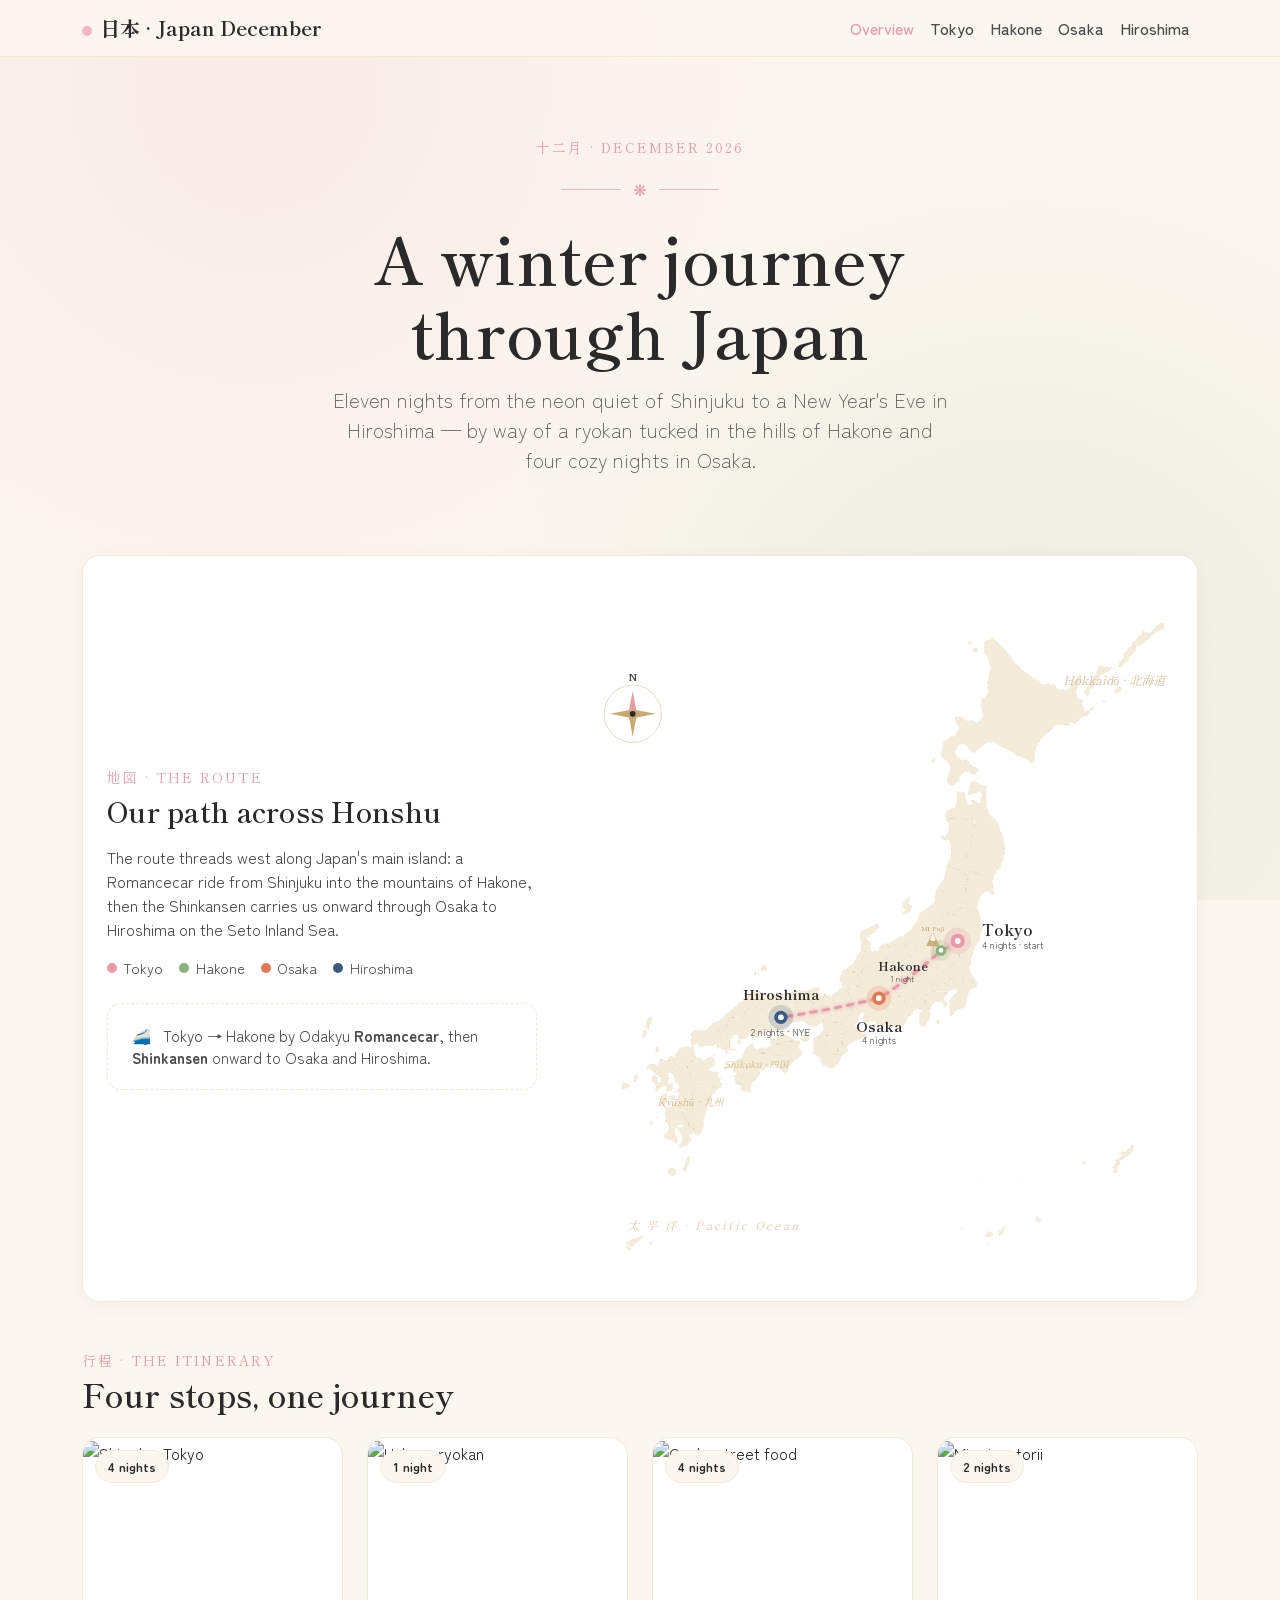
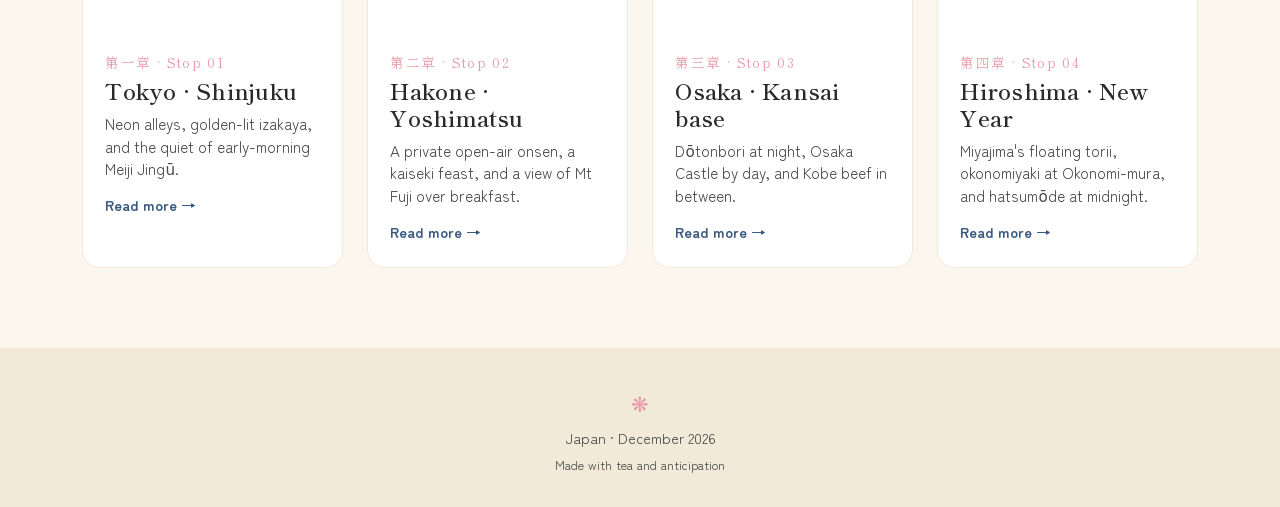
==== index.html @ 942a7492 "add favicon" ====
<!DOCTYPE html>
<html lang="en">
<head>
  <meta charset="UTF-8">
  <meta name="viewport" content="width=device-width, initial-scale=1.0">
  <title>Japan · December Trip</title>
  <link href="https://cdn.jsdelivr.net/npm/bootstrap@5.3.2/dist/css/bootstrap.min.css" rel="stylesheet">
  <link href="https://fonts.googleapis.com/css2?family=Shippori+Mincho:wght@500;600;700&family=Zen+Maru+Gothic:wght@400;500;700&display=swap" rel="stylesheet">
  <link href="styles.css" rel="stylesheet">
  <link rel="icon" type="image/svg+xml" href="favicon.svg">
</head>
<body>

  <!-- Falling petals -->
  <div class="petal"></div>
  <div class="petal"></div>
  <div class="petal"></div>
  <div class="petal"></div>
  <div class="petal"></div>
  <div class="petal"></div>

  <!-- Navbar -->
  <nav class="navbar navbar-expand-lg navbar-jp sticky-top">
    <div class="container">
      <a class="navbar-brand" href="index.html"><span class="brand-dot d-inline-block"></span>日本 · Japan December</a>
      <button class="navbar-toggler" type="button" data-bs-toggle="collapse" data-bs-target="#nav">
        <span class="navbar-toggler-icon"></span>
      </button>
      <div class="collapse navbar-collapse" id="nav">
        <ul class="navbar-nav ms-auto">
          <li class="nav-item"><a class="nav-link active" href="index.html">Overview</a></li>
          <li class="nav-item"><a class="nav-link" href="tokyo.html">Tokyo</a></li>
          <li class="nav-item"><a class="nav-link" href="hakone.html">Hakone</a></li>
          <li class="nav-item"><a class="nav-link" href="osaka.html">Osaka</a></li>
          <li class="nav-item"><a class="nav-link" href="hiroshima.html">Hiroshima</a></li>
        </ul>
      </div>
    </div>
  </nav>

  <!-- Hero -->
  <section class="hero container text-center position-relative">
    <div class="jp-label">十二月 · DECEMBER 2026</div>
    <div class="tori-divider d-flex align-items-center justify-content-center">❋</div>
    <h1>A winter journey<br>through Japan</h1>
    <p class="lead mt-3 mx-auto text-sumi" style="max-width: 620px;">
      Eleven nights from the neon quiet of Shinjuku to a New Year's Eve
      in Hiroshima — by way of a ryokan tucked in the hills of Hakone
      and four cozy nights in Osaka.
    </p>
  </section>

  <!-- Map -->
  <section class="container mb-5">
    <div class="map-card">
      <div class="row g-4 align-items-center">
        <div class="col-lg-5 order-lg-1">
          <div class="jp-label">地図 · THE ROUTE</div>
          <h2 class="mt-2 mb-3 fs-3">Our path across Honshu</h2>
          <p class="text-sumi">
            The route threads west along Japan's main island: a Romancecar ride
            from Shinjuku into the mountains of Hakone, then the Shinkansen carries
            us onward through Osaka to Hiroshima on the Seto Inland Sea.
          </p>
          <div class="d-flex flex-wrap gap-3 mt-3">
            <div class="map-legend-item d-inline-flex align-items-center"><span class="dot d-inline-block" style="background: var(--sakura-2);"></span>Tokyo</div>
            <div class="map-legend-item d-inline-flex align-items-center"><span class="dot d-inline-block" style="background: var(--matcha);"></span>Hakone</div>
            <div class="map-legend-item d-inline-flex align-items-center"><span class="dot d-inline-block" style="background: var(--persimmon);"></span>Osaka</div>
            <div class="map-legend-item d-inline-flex align-items-center"><span class="dot d-inline-block" style="background: var(--indigo);"></span>Hiroshima</div>
          </div>
          <div class="transport-strip mt-4">
            <span class="tx-icon">🚄</span>
            Tokyo → Hakone by Odakyu <strong>Romancecar</strong>, then <strong>Shinkansen</strong> onward to Osaka and Hiroshima.
          </div>
        </div>
        <div class="col-lg-7 order-lg-2 text-center">
      <svg viewBox="0 0 1280 1460" xmlns="http://www.w3.org/2000/svg" role="img" aria-label="Route map of Japan" class="japan-map" preserveAspectRatio="xMidYMid meet">
        <defs>
          <filter id="softGlow" x="-20%" y="-20%" width="140%" height="140%">
            <feGaussianBlur stdDeviation="4" result="blur"/>
            <feMerge>
              <feMergeNode in="blur"/>
              <feMergeNode in="SourceGraphic"/>
            </feMerge>
          </filter>
        </defs>

        <!-- Base Japan map image (warm washi-tinted) -->
        <image href="japan-map.png" x="0" y="0" width="1280" height="1460"/>

        <!-- Region labels in the sea -->
        <text x="1050" y="220" font-family="Shippori Mincho, serif" font-size="26" fill="#b89656" font-style="italic" opacity="0.6">Hokkaidō · 北海道</text>
        <text x="200"  y="1100" font-family="Shippori Mincho, serif" font-size="22" fill="#b89656" font-style="italic" opacity="0.6">Kyūshū · 九州</text>
        <text x="340"  y="1020" font-family="Shippori Mincho, serif" font-size="20" fill="#b89656" font-style="italic" opacity="0.6">Shikoku · 四国</text>
        <text x="140"  y="1360" text-anchor="start" font-family="Shippori Mincho, serif" font-size="24" fill="#b89656" font-style="italic" opacity="0.5" letter-spacing="0.2em">太 平 洋 · Pacific Ocean</text>

        <!-- Route line: Tokyo → Hakone → Osaka → Hiroshima -->
        <path class="route-line"
              d="M 830,755 Q 810,770 795,775 Q 730,835 665,875 Q 560,900 460,915"
              fill="none" stroke="#e89aa8" stroke-width="6"
              stroke-dasharray="12 14" stroke-linecap="round"
              filter="url(#softGlow)"/>

        <!-- Mt Fuji marker (just a small flourish near Hakone) -->
        <g opacity="0.85">
          <path d="M 765,765 L 778,738 L 791,765 Z" fill="#c9a96e" stroke="#b89656" stroke-width="1.2"/>
          <path d="M 772,752 L 778,738 L 784,752 L 781,755 L 775,755 Z" fill="#fff"/>
          <text x="778" y="735" text-anchor="middle" font-family="Shippori Mincho, serif" font-size="14" fill="#9a7e3e" opacity="0.85">Mt Fuji</text>
        </g>

        <!-- CITY MARKERS -->
        <!-- Hiroshima -->
        <g>
          <circle cx="460" cy="915" r="26" fill="#3b5a80" opacity="0.2"/>
          <circle cx="460" cy="915" r="14" fill="#3b5a80"/>
          <circle cx="460" cy="915" r="6"  fill="#fff"/>
          <text x="460" y="878" text-anchor="middle" font-family="Shippori Mincho, serif" font-size="30" font-weight="700" fill="#2a2a2a">Hiroshima</text>
          <text x="460" y="953" text-anchor="middle" font-family="Zen Maru Gothic, sans-serif" font-size="20" fill="#4a4a4a">2 nights · NYE</text>
        </g>

        <!-- Osaka -->
        <g>
          <circle cx="665" cy="875" r="26" fill="#e07856" opacity="0.2"/>
          <circle cx="665" cy="875" r="14" fill="#e07856"/>
          <circle cx="665" cy="875" r="6"  fill="#fff"/>
          <text x="665" y="945" text-anchor="middle" font-family="Shippori Mincho, serif" font-size="30" font-weight="700" fill="#2a2a2a">Osaka</text>
          <text x="665" y="970" text-anchor="middle" font-family="Zen Maru Gothic, sans-serif" font-size="20" fill="#4a4a4a">4 nights</text>
        </g>

        <!-- Hakone -->
        <g>
          <circle cx="795" cy="775" r="22" fill="#8ab17d" opacity="0.2"/>
          <circle cx="795" cy="775" r="11" fill="#8ab17d"/>
          <circle cx="795" cy="775" r="5"  fill="#fff"/>
          <text x="715" y="818" text-anchor="middle" font-family="Shippori Mincho, serif" font-size="26" font-weight="700" fill="#2a2a2a">Hakone</text>
          <text x="715" y="842" text-anchor="middle" font-family="Zen Maru Gothic, sans-serif" font-size="18" fill="#4a4a4a">1 night</text>
        </g>

        <!-- Tokyo -->
        <g>
          <circle cx="830" cy="755" r="28" fill="#e89aa8" opacity="0.25"/>
          <circle cx="830" cy="755" r="15" fill="#e89aa8"/>
          <circle cx="830" cy="755" r="6"  fill="#fff"/>
          <text x="880" y="745" text-anchor="start" font-family="Shippori Mincho, serif" font-size="32" font-weight="700" fill="#2a2a2a">Tokyo</text>
          <text x="880" y="772" text-anchor="start" font-family="Zen Maru Gothic, sans-serif" font-size="20" fill="#4a4a4a">4 nights · start</text>
        </g>

        <!-- COMPASS ROSE (top-left, in the empty sea) -->
        <g transform="translate(150, 280)">
          <circle r="60" fill="#fff" stroke="#e5d9c0" stroke-width="2"/>
          <path d="M 0,-48 L 9,0 L -9,0 Z" fill="#e89aa8"/>
          <path d="M 0,48 L 9,0 L -9,0 Z"  fill="#c9a96e"/>
          <path d="M -48,0 L 0,9 L 0,-9 Z" fill="#c9a96e"/>
          <path d="M 48,0 L 0,9 L 0,-9 Z"  fill="#c9a96e"/>
          <circle r="6" fill="#2a2a2a"/>
          <text y="-68" text-anchor="middle" font-family="Shippori Mincho, serif" font-size="22" font-weight="700" fill="#4a4a4a">N</text>
        </g>
      </svg>
        </div>
      </div>
    </div>
  </section>

  <!-- Segments -->
  <section class="container mb-5">
    <div class="mb-4">
      <div class="jp-label">行程 · THE ITINERARY</div>
      <h2 class="mt-1 mb-0">Four stops, one journey</h2>
    </div>

    <div class="row g-4">
      <div class="col-sm-6 col-lg-3">
        <a href="tokyo.html" class="segment-card d-block h-100">
          <div class="card-img-wrap position-relative">
            <img src="https://www.touristjapan.com/wp-content/uploads/2017/06/Shutterstock_635797538-800x534.jpg" alt="Shinjuku, Tokyo">
            <span class="nights-badge position-absolute">4 nights</span>
          </div>
          <div class="card-body">
            <div class="segment-number">第一章 · Stop 01</div>
            <h3>Tokyo · Shinjuku</h3>
            <p>Neon alleys, golden-lit izakaya, and the quiet of early-morning Meiji Jingū.</p>
            <span class="read-more">Read more →</span>
          </div>
        </a>
      </div>
      <div class="col-sm-6 col-lg-3">
        <a href="hakone.html" class="segment-card d-block h-100">
          <div class="card-img-wrap position-relative">
            <img src="http://www.hakone.co.jp/wp-content/uploads/2024/11/202-7.jpg" alt="Hakone ryokan">
            <span class="nights-badge position-absolute">1 night</span>
          </div>
          <div class="card-body">
            <div class="segment-number">第二章 · Stop 02</div>
            <h3>Hakone · Yoshimatsu</h3>
            <p>A private open-air onsen, a kaiseki feast, and a view of Mt Fuji over breakfast.</p>
            <span class="read-more">Read more →</span>
          </div>
        </a>
      </div>
      <div class="col-sm-6 col-lg-3">
        <a href="osaka.html" class="segment-card d-block h-100">
          <div class="card-img-wrap position-relative">
            <img src="https://img.rezdy.com/PRODUCT_IMAGE/13699/content.jpg" alt="Osaka street food">
            <span class="nights-badge position-absolute">4 nights</span>
          </div>
          <div class="card-body">
            <div class="segment-number">第三章 · Stop 03</div>
            <h3>Osaka · Kansai base</h3>
            <p>Dōtonbori at night, Osaka Castle by day, and Kobe beef in between.</p>
            <span class="read-more">Read more →</span>
          </div>
        </a>
      </div>
      <div class="col-sm-6 col-lg-3">
        <a href="hiroshima.html" class="segment-card d-block h-100">
          <div class="card-img-wrap position-relative">
            <img src="https://cdn.shopify.com/s/files/1/1083/2612/files/miyajima15_600x600.jpg?v=1724308632" alt="Miyajima torii">
            <span class="nights-badge position-absolute">2 nights</span>
          </div>
          <div class="card-body">
            <div class="segment-number">第四章 · Stop 04</div>
            <h3>Hiroshima · New Year</h3>
            <p>Miyajima's floating torii, okonomiyaki at Okonomi-mura, and hatsumōde at midnight.</p>
            <span class="read-more">Read more →</span>
          </div>
        </a>
      </div>
    </div>
  </section>

  <!-- Footer -->
  <footer class="site-footer text-center">
    <div class="footer-mark">❋</div>
    <p class="mb-1 mt-2">Japan · December 2026</p>
    <small>Made with tea and anticipation</small>
  </footer>

  <script src="https://cdn.jsdelivr.net/npm/bootstrap@5.3.2/dist/js/bootstrap.bundle.min.js"></script>
</body>
</html>
---- styles.css ----
/* ============================================================
   Japanese-cute theme — minimal custom CSS on top of Bootstrap 5
   ============================================================ */

:root {
  --washi:     #fbf6ee;     /* warm paper background       */
  --washi-2:   #f2ead9;     /* slightly darker paper       */
  --ink:       #2a2a2a;     /* soft black for text         */
  --sumi:      #4a4a4a;     /* softer body text            */
  --sakura:    #f4b6c2;     /* cherry blossom pink         */
  --sakura-2:  #e89aa8;     /* deeper pink for accents     */
  --matcha:    #8ab17d;     /* matcha green                */
  --indigo:    #3b5a80;     /* traditional indigo          */
  --persimmon: #e07856;     /* autumn orange               */
  --gold:      #c9a96e;     /* soft gold                   */
}

/* ---------- Typography ---------- */
body {
  font-family: 'Zen Maru Gothic', 'Nunito', system-ui, sans-serif;
  background-color: var(--washi);
  color: var(--ink);
  background-image:
    radial-gradient(circle at 20% 10%, rgba(244,182,194,0.18) 0, transparent 40%),
    radial-gradient(circle at 80% 80%, rgba(138,177,125,0.14) 0, transparent 45%);
  background-attachment: fixed;
}

h1, h2, h3, h4, .display-font {
  font-family: 'Shippori Mincho', 'Noto Serif JP', serif;
  font-weight: 600;
  letter-spacing: 0.01em;
}

.jp-label {
  font-family: 'Shippori Mincho', serif;
  color: var(--sakura-2);
  letter-spacing: 0.15em;
  font-size: 0.85rem;
  text-transform: none;
}

.text-sumi { color: var(--sumi); }

/* ---------- Navbar ---------- */
.navbar-jp {
  background-color: rgba(251, 246, 238, 0.92);
  backdrop-filter: blur(8px);
  border-bottom: 1px solid var(--washi-2);
}
.navbar-jp .navbar-brand {
  font-family: 'Shippori Mincho', serif;
  font-weight: 700;
  color: var(--ink);
}
.navbar-jp .navbar-brand .brand-dot {
  width: 10px; height: 10px;
  background: var(--sakura);
  border-radius: 50%;
  margin-right: 0.5rem;
  vertical-align: middle;
}
.navbar-jp .nav-link {
  color: var(--sumi);
  font-weight: 500;
}
.navbar-jp .nav-link:hover,
.navbar-jp .nav-link.active {
  color: var(--sakura-2);
}

/* ---------- Hero ---------- */
.hero {
  padding: 5rem 0 4rem;
}
.hero h1 {
  font-size: clamp(2.5rem, 5vw, 4rem);
  line-height: 1.15;
}
.hero .tori-divider {
  gap: 0.75rem;
  color: var(--sakura-2);
  margin: 1.25rem 0;
}
.hero .tori-divider::before,
.hero .tori-divider::after {
  content: ''; height: 1px; width: 60px;
  background: var(--sakura);
}

/* ---------- Sakura petals (decorative) ---------- */
.petal {
  position: fixed;
  top: -20px;
  width: 14px; height: 14px;
  background: var(--sakura);
  border-radius: 100% 0 100% 0;
  opacity: 0.55;
  pointer-events: none;
  animation: fall linear infinite;
  z-index: 0;
}
.petal:nth-child(1) { left: 10%;  animation-duration: 18s; animation-delay: 0s; }
.petal:nth-child(2) { left: 25%;  animation-duration: 22s; animation-delay: 4s; background: var(--sakura-2); }
.petal:nth-child(3) { left: 45%;  animation-duration: 20s; animation-delay: 2s; }
.petal:nth-child(4) { left: 65%;  animation-duration: 25s; animation-delay: 6s; background: var(--sakura-2); }
.petal:nth-child(5) { left: 82%;  animation-duration: 19s; animation-delay: 1s; }
.petal:nth-child(6) { left: 92%;  animation-duration: 24s; animation-delay: 5s; }
@keyframes fall {
  0%   { transform: translateY(-5vh) rotate(0deg);   opacity: 0; }
  10%  { opacity: 0.6; }
  100% { transform: translateY(105vh) rotate(540deg); opacity: 0; }
}

/* ---------- Map card ---------- */
.map-card {
  background: #fff;
  border: 1px solid var(--washi-2);
  border-radius: 18px;
  padding: 1.5rem;
  box-shadow: 0 4px 20px rgba(42,42,42,0.04);
}
.map-card svg {
  width: 100%;
  height: auto;
  display: block;
  max-height: 720px;
  margin: 0 auto;
}
.map-card .japan-map {
  max-width: 620px;  /* keep portrait map a reasonable size */
}

/* Animated route line */
.japan-map .route-line {
  stroke-dashoffset: 0;
  animation: routeDraw 2.5s ease-out 0.3s both;
}
@keyframes routeDraw {
  from { stroke-dashoffset: 1800; }
  to   { stroke-dashoffset: 0; }
}

/* ---------- Map legend ---------- */
.map-legend-item {
  gap: 0.4rem;
  font-size: 0.9rem;
  color: var(--sumi);
}
.map-legend-item .dot {
  width: 10px; height: 10px;
  border-radius: 50%;
}

/* ---------- Segment cards (carousel) ---------- */
.segment-card {
  background: #fff;
  border: 1px solid var(--washi-2);
  border-radius: 18px;
  overflow: hidden;
  transition: transform 0.3s ease, box-shadow 0.3s ease;
  text-decoration: none;
  color: inherit;
}
.segment-card:hover {
  transform: translateY(-4px);
  box-shadow: 0 12px 30px rgba(42,42,42,0.08);
  color: inherit;
}
.segment-card .card-img-wrap {
  aspect-ratio: 4 / 3;
  overflow: hidden;
}
.segment-card .card-img-wrap img {
  width: 100%; height: 100%; object-fit: cover;
  transition: transform 0.6s ease;
}
.segment-card:hover .card-img-wrap img {
  transform: scale(1.05);
}
.segment-card .nights-badge {
  top: 12px; left: 12px;
  background: var(--washi);
  color: var(--ink);
  font-weight: 600;
  font-size: 0.8rem;
  padding: 0.35rem 0.75rem;
  border-radius: 999px;
  border: 1px solid var(--washi-2);
}
.segment-card .card-body {
  padding: 1.25rem 1.4rem 1.5rem;
}
.segment-card .segment-number {
  font-family: 'Shippori Mincho', serif;
  color: var(--sakura-2);
  font-size: 0.85rem;
  letter-spacing: 0.1em;
}
.segment-card h3 {
  font-size: 1.4rem;
  margin: 0.25rem 0 0.5rem;
}
.segment-card p {
  color: var(--sumi);
  font-size: 0.95rem;
  margin-bottom: 0.75rem;
}
.segment-card .read-more {
  color: var(--indigo);
  font-weight: 600;
  font-size: 0.9rem;
}

/* ---------- Transport strip ---------- */
.transport-strip {
  background: #fff;
  border: 1px dashed var(--washi-2);
  border-radius: 14px;
  padding: 1.25rem 1.5rem;
  color: var(--sumi);
  font-size: 0.95rem;
}
.transport-strip .tx-icon {
  color: var(--indigo);
  font-weight: 700;
  margin-right: 0.5rem;
}

/* ---------- Detail page hero ---------- */
.detail-hero {
  height: 45vh;
  min-height: 320px;
  overflow: hidden;
}
.detail-hero img {
  width: 100%; height: 100%; object-fit: cover;
}
.detail-hero .overlay {
  inset: 0;
  background: linear-gradient(180deg, rgba(0,0,0,0) 40%, rgba(0,0,0,0.55) 100%);
}
.detail-hero .hero-text {
  left: 0; right: 0; bottom: 1.5rem;
  color: #fff;
  padding: 0 1rem;
}
.detail-hero .hero-text .jp-label {
  color: var(--sakura);
}
.detail-hero h1 {
  color: #fff;
  font-size: clamp(2rem, 4.5vw, 3.25rem);
  text-shadow: 0 2px 10px rgba(0,0,0,0.3);
}

/* ---------- Stay callout ---------- */
.stay-callout {
  background: linear-gradient(135deg, #fff 0%, var(--washi-2) 100%);
  border-radius: 18px;
  padding: 1.75rem;
  border: 1px solid var(--washi-2);
}
.stay-callout .stay-label {
  color: var(--persimmon);
  font-family: 'Shippori Mincho', serif;
  font-size: 0.85rem;
  letter-spacing: 0.15em;
}
.stay-callout .stay-link {
  color: var(--ink);
  text-decoration: none;
  border-bottom: 1px solid var(--sakura);
  padding-bottom: 1px;
  transition: color 0.2s ease, border-color 0.2s ease;
}
.stay-callout .stay-link:hover {
  color: var(--sakura-2);
  border-bottom-color: var(--sakura-2);
}
.stay-callout .stay-link::after {
  content: ' ↗';
  font-size: 0.75em;
  color: var(--sakura-2);
  vertical-align: super;
  margin-left: 2px;
}

/* ---------- Highlight cards ---------- */
.highlight {
  background: #fff;
  border-radius: 16px;
  padding: 1.5rem;
  border: 1px solid var(--washi-2);
  transition: transform 0.25s ease, border-color 0.25s ease;
}
.highlight:hover {
  transform: translateY(-2px);
  border-color: var(--sakura);
}
.highlight .hl-icon {
  width: 42px; height: 42px;
  border-radius: 12px;
  font-size: 1.25rem;
  margin-bottom: 0.75rem;
  background: var(--washi);
}
.highlight.food      .hl-icon { background: rgba(224,120,86,0.15); }
.highlight.streets   .hl-icon { background: rgba(59,90,128,0.12);  }
.highlight.nature    .hl-icon { background: rgba(138,177,125,0.18);}
.highlight.temples   .hl-icon { background: rgba(201,169,110,0.2); }
.highlight.views     .hl-icon { background: rgba(244,182,194,0.3); }
.highlight h4 {
  font-size: 1.1rem;
  margin-bottom: 0.5rem;
}
.highlight p {
  font-size: 0.92rem;
  color: var(--sumi);
  margin: 0;
}

/* ---------- Image gallery ---------- */
.gallery-img {
  width: 100%;
  aspect-ratio: 1/1;
  object-fit: cover;
  border-radius: 14px;
  transition: transform 0.3s ease;
}
.gallery-img:hover { transform: scale(1.02); }

/* ---------- Day-by-day list ---------- */
.day-list li {
  display: flex;
  gap: 1rem;
  padding: 0.9rem 0;
  border-bottom: 1px dashed var(--washi-2);
}
.day-list li:last-child { border-bottom: none; }
.day-list .day-num {
  width: 34px; height: 34px;
  border-radius: 50%;
  background: var(--sakura);
  color: #fff;
  font-family: 'Shippori Mincho', serif;
  font-weight: 700;
  font-size: 0.9rem;
}
.day-list .day-body strong {
  display: block;
  margin-bottom: 0.15rem;
}
.day-list .day-body p {
  margin: 0;
  color: var(--sumi);
  font-size: 0.93rem;
}

/* ---------- Footer ---------- */
.site-footer {
  background: var(--washi-2);
  padding: 2.5rem 0 2rem;
  margin-top: 5rem;
  color: var(--sumi);
  font-size: 0.9rem;
}
.site-footer .footer-mark {
  font-family: 'Shippori Mincho', serif;
  color: var(--sakura-2);
  font-size: 1.3rem;
}

/* ---------- Back link ---------- */
.back-link {
  color: var(--indigo);
  text-decoration: none;
  font-weight: 500;
}
.back-link:hover { color: var(--sakura-2); }

/* ---------- Responsive tweaks ---------- */
@media (max-width: 768px) {
  .hero { padding: 3rem 0 2rem; }
}
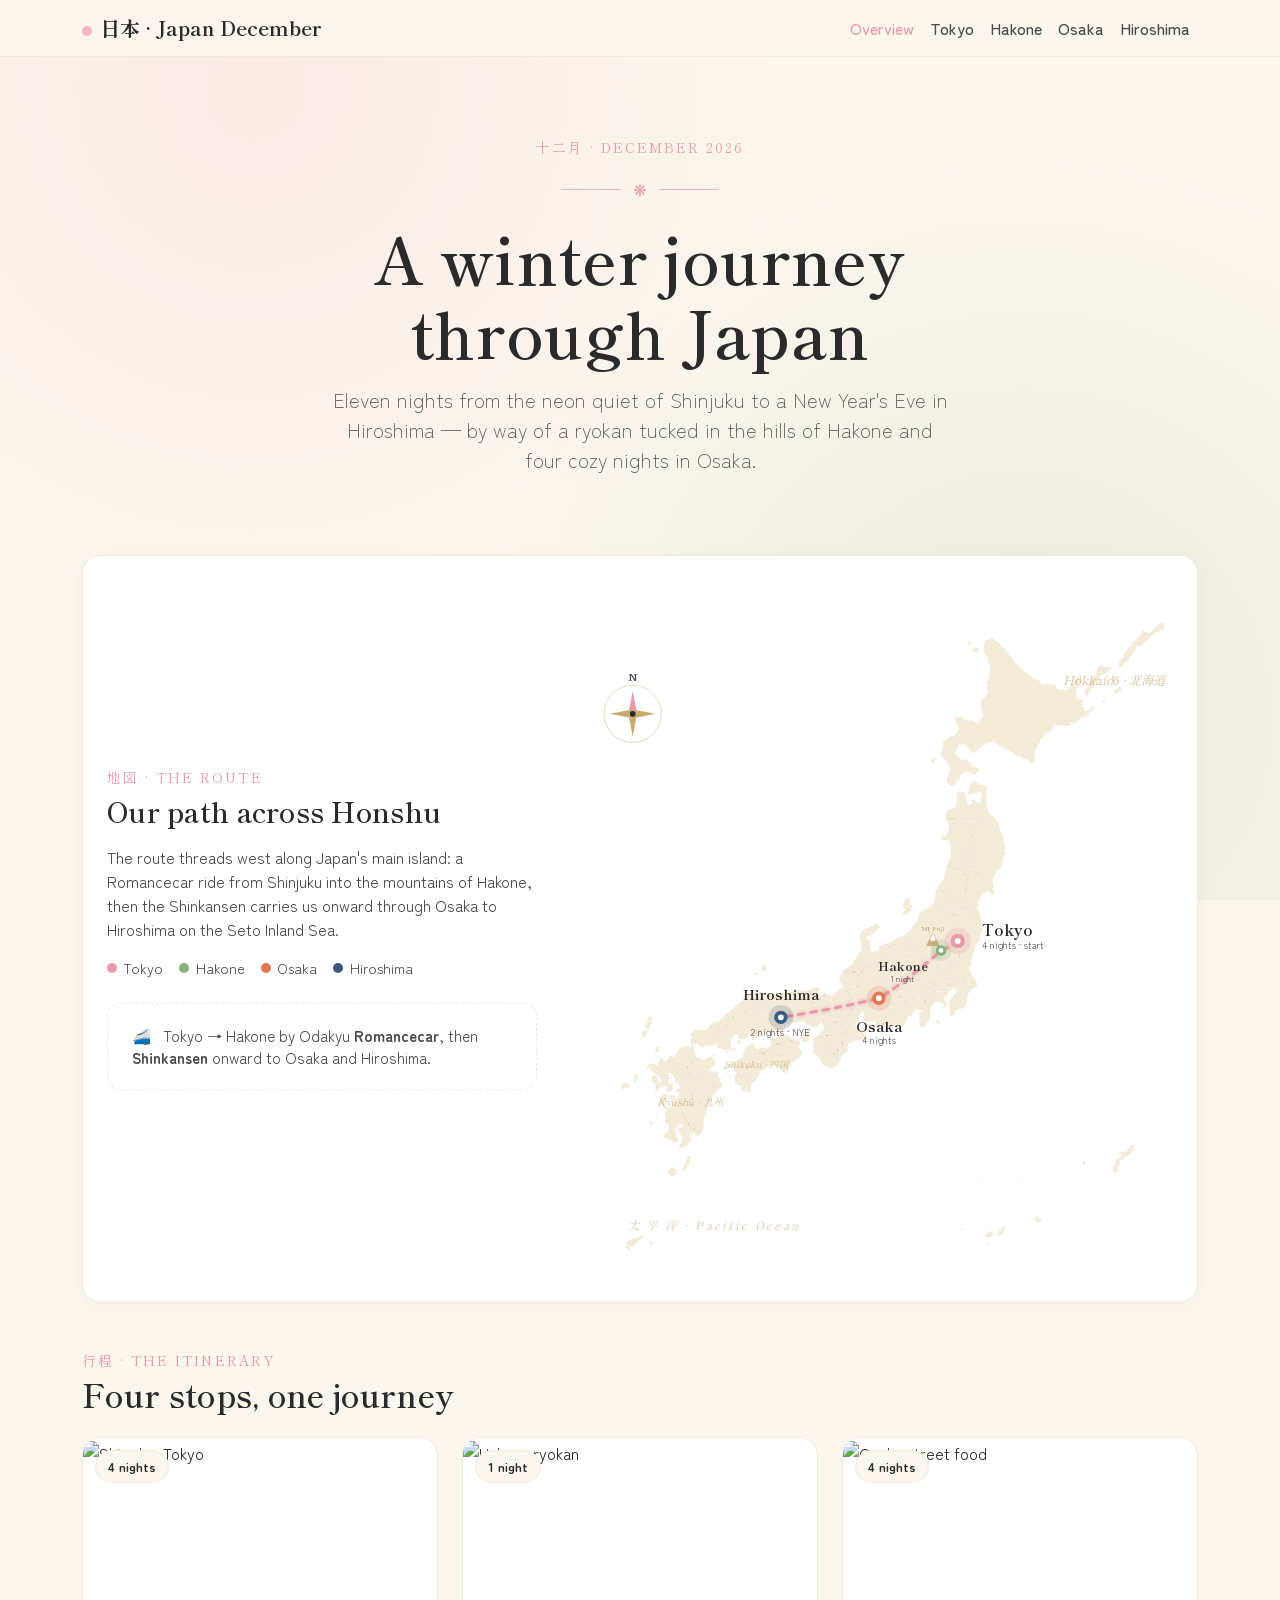
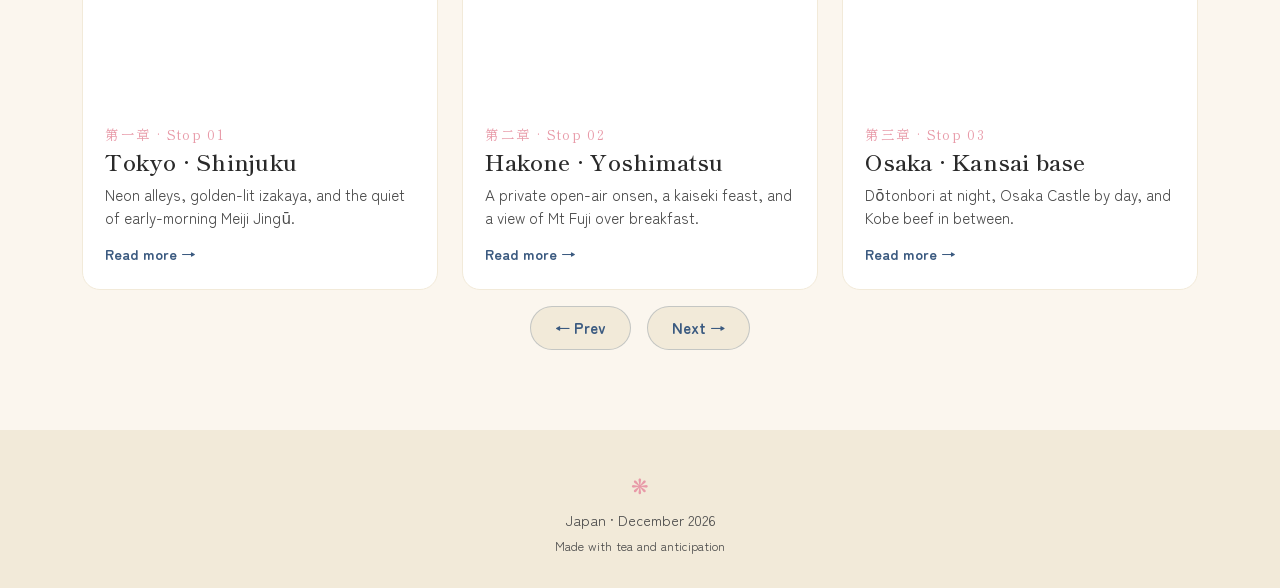
==== commit b018c81e: "carousel is back via css snap grid row" ====
--- a/index.html
+++ b/index.html
@@ -168,63 +168,60 @@
       <h2 class="mt-1 mb-0">Four stops, one journey</h2>
     </div>
 
-    <div class="row g-4">
-      <div class="col-sm-6 col-lg-3">
-        <a href="tokyo.html" class="segment-card d-block h-100">
-          <div class="card-img-wrap position-relative">
-            <img src="https://www.touristjapan.com/wp-content/uploads/2017/06/Shutterstock_635797538-800x534.jpg" alt="Shinjuku, Tokyo">
-            <span class="nights-badge position-absolute">4 nights</span>
-          </div>
-          <div class="card-body">
-            <div class="segment-number">第一章 · Stop 01</div>
-            <h3>Tokyo · Shinjuku</h3>
-            <p>Neon alleys, golden-lit izakaya, and the quiet of early-morning Meiji Jingū.</p>
-            <span class="read-more">Read more →</span>
-          </div>
-        </a>
-      </div>
-      <div class="col-sm-6 col-lg-3">
-        <a href="hakone.html" class="segment-card d-block h-100">
-          <div class="card-img-wrap position-relative">
-            <img src="http://www.hakone.co.jp/wp-content/uploads/2024/11/202-7.jpg" alt="Hakone ryokan">
-            <span class="nights-badge position-absolute">1 night</span>
-          </div>
-          <div class="card-body">
-            <div class="segment-number">第二章 · Stop 02</div>
-            <h3>Hakone · Yoshimatsu</h3>
-            <p>A private open-air onsen, a kaiseki feast, and a view of Mt Fuji over breakfast.</p>
-            <span class="read-more">Read more →</span>
-          </div>
-        </a>
-      </div>
-      <div class="col-sm-6 col-lg-3">
-        <a href="osaka.html" class="segment-card d-block h-100">
-          <div class="card-img-wrap position-relative">
-            <img src="https://img.rezdy.com/PRODUCT_IMAGE/13699/content.jpg" alt="Osaka street food">
-            <span class="nights-badge position-absolute">4 nights</span>
-          </div>
-          <div class="card-body">
-            <div class="segment-number">第三章 · Stop 03</div>
-            <h3>Osaka · Kansai base</h3>
-            <p>Dōtonbori at night, Osaka Castle by day, and Kobe beef in between.</p>
-            <span class="read-more">Read more →</span>
-          </div>
-        </a>
-      </div>
-      <div class="col-sm-6 col-lg-3">
-        <a href="hiroshima.html" class="segment-card d-block h-100">
-          <div class="card-img-wrap position-relative">
-            <img src="https://cdn.shopify.com/s/files/1/1083/2612/files/miyajima15_600x600.jpg?v=1724308632" alt="Miyajima torii">
-            <span class="nights-badge position-absolute">2 nights</span>
-          </div>
-          <div class="card-body">
-            <div class="segment-number">第四章 · Stop 04</div>
-            <h3>Hiroshima · New Year</h3>
-            <p>Miyajima's floating torii, okonomiyaki at Okonomi-mura, and hatsumōde at midnight.</p>
-            <span class="read-more">Read more →</span>
-          </div>
-        </a>
-      </div>
+    <div class="stops-scroll d-flex gap-4" id="stopsScroll">
+      <a href="tokyo.html" class="segment-card d-block flex-shrink-0 stops-card">
+        <div class="card-img-wrap position-relative">
+          <img src="https://www.touristjapan.com/wp-content/uploads/2017/06/Shutterstock_635797538-800x534.jpg" alt="Shinjuku, Tokyo">
+          <span class="nights-badge position-absolute">4 nights</span>
+        </div>
+        <div class="card-body">
+          <div class="segment-number">第一章 · Stop 01</div>
+          <h3>Tokyo · Shinjuku</h3>
+          <p>Neon alleys, golden-lit izakaya, and the quiet of early-morning Meiji Jingū.</p>
+          <span class="read-more">Read more →</span>
+        </div>
+      </a>
+      <a href="hakone.html" class="segment-card d-block flex-shrink-0 stops-card">
+        <div class="card-img-wrap position-relative">
+          <img src="http://www.hakone.co.jp/wp-content/uploads/2024/11/202-7.jpg" alt="Hakone ryokan">
+          <span class="nights-badge position-absolute">1 night</span>
+        </div>
+        <div class="card-body">
+          <div class="segment-number">第二章 · Stop 02</div>
+          <h3>Hakone · Yoshimatsu</h3>
+          <p>A private open-air onsen, a kaiseki feast, and a view of Mt Fuji over breakfast.</p>
+          <span class="read-more">Read more →</span>
+        </div>
+      </a>
+      <a href="osaka.html" class="segment-card d-block flex-shrink-0 stops-card">
+        <div class="card-img-wrap position-relative">
+          <img src="https://img.rezdy.com/PRODUCT_IMAGE/13699/content.jpg" alt="Osaka street food">
+          <span class="nights-badge position-absolute">4 nights</span>
+        </div>
+        <div class="card-body">
+          <div class="segment-number">第三章 · Stop 03</div>
+          <h3>Osaka · Kansai base</h3>
+          <p>Dōtonbori at night, Osaka Castle by day, and Kobe beef in between.</p>
+          <span class="read-more">Read more →</span>
+        </div>
+      </a>
+      <a href="hiroshima.html" class="segment-card d-block flex-shrink-0 stops-card">
+        <div class="card-img-wrap position-relative">
+          <img src="https://cdn.shopify.com/s/files/1/1083/2612/files/miyajima15_600x600.jpg?v=1724308632" alt="Miyajima torii">
+          <span class="nights-badge position-absolute">2 nights</span>
+        </div>
+        <div class="card-body">
+          <div class="segment-number">第四章 · Stop 04</div>
+          <h3>Hiroshima · New Year</h3>
+          <p>Miyajima's floating torii, okonomiyaki at Okonomi-mura, and hatsumōde at midnight.</p>
+          <span class="read-more">Read more →</span>
+        </div>
+      </a>
+    </div>
+
+    <div class="stops-nav d-flex align-items-center justify-content-center gap-3 mt-3">
+      <button class="stops-btn" id="stopsPrev" type="button">← Prev</button>
+      <button class="stops-btn" id="stopsNext" type="button">Next →</button>
     </div>
   </section>
 
@@ -236,5 +233,20 @@
   </footer>
 
   <script src="https://cdn.jsdelivr.net/npm/bootstrap@5.3.2/dist/js/bootstrap.bundle.min.js"></script>
+  <script>
+    (function () {
+      var el = document.getElementById('stopsScroll');
+      function cardStep() {
+        var gap = parseFloat(getComputedStyle(el).gap) || 24;
+        return el.querySelector('.stops-card').offsetWidth + gap;
+      }
+      document.getElementById('stopsPrev').addEventListener('click', function () {
+        el.scrollBy({ left: -cardStep(), behavior: 'smooth' });
+      });
+      document.getElementById('stopsNext').addEventListener('click', function () {
+        el.scrollBy({ left: cardStep(), behavior: 'smooth' });
+      });
+    })();
+  </script>
 </body>
 </html>
--- a/styles.css
+++ b/styles.css
@@ -278,11 +278,18 @@
   color: var(--sakura-2);
   border-bottom-color: var(--sakura-2);
 }
+.stay-photos img {
+  width: 100%;
+  aspect-ratio: 1/1;
+  object-fit: cover;
+  border-radius: 8px;
+}
+
 .stay-callout .stay-link::after {
   content: ' ↗';
   font-size: 0.75em;
   color: var(--sakura-2);
-  vertical-align: super;
+  vertical-align: middle;
   margin-left: 2px;
 }
 
@@ -379,6 +386,46 @@
 }
 .back-link:hover { color: var(--sakura-2); }
 
+/* ---------- Stops scroll ---------- */
+.stops-scroll {
+  overflow-x: auto;
+  scroll-snap-type: x mandatory;
+  scrollbar-width: none;
+  -ms-overflow-style: none;
+  -webkit-overflow-scrolling: touch;
+}
+.stops-scroll::-webkit-scrollbar { display: none; }
+
+.stops-card {
+  scroll-snap-align: start;
+  flex: 0 0 85%;
+}
+@media (min-width: 576px) {
+  .stops-card { flex: 0 0 calc(50% - 0.75rem); }
+}
+@media (min-width: 992px) {
+  .stops-card { flex: 0 0 calc(33.333% - 1rem); }
+}
+
+.stops-btn {
+  background-color: var(--washi-2);
+  border: 1.5px solid rgba(59, 90, 128, 0.25);
+  color: var(--indigo);
+  border-radius: 999px;
+  padding: 0.6rem 1.5rem;
+  font-family: 'Zen Maru Gothic', sans-serif;
+  font-weight: 600;
+  font-size: 0.95rem;
+  cursor: pointer;
+  transition: background-color 0.2s, color 0.2s, border-color 0.2s;
+  white-space: nowrap;
+}
+.stops-btn:hover {
+  background-color: var(--indigo);
+  color: #fff;
+  border-color: var(--indigo);
+}
+
 /* ---------- Responsive tweaks ---------- */
 @media (max-width: 768px) {
   .hero { padding: 3rem 0 2rem; }
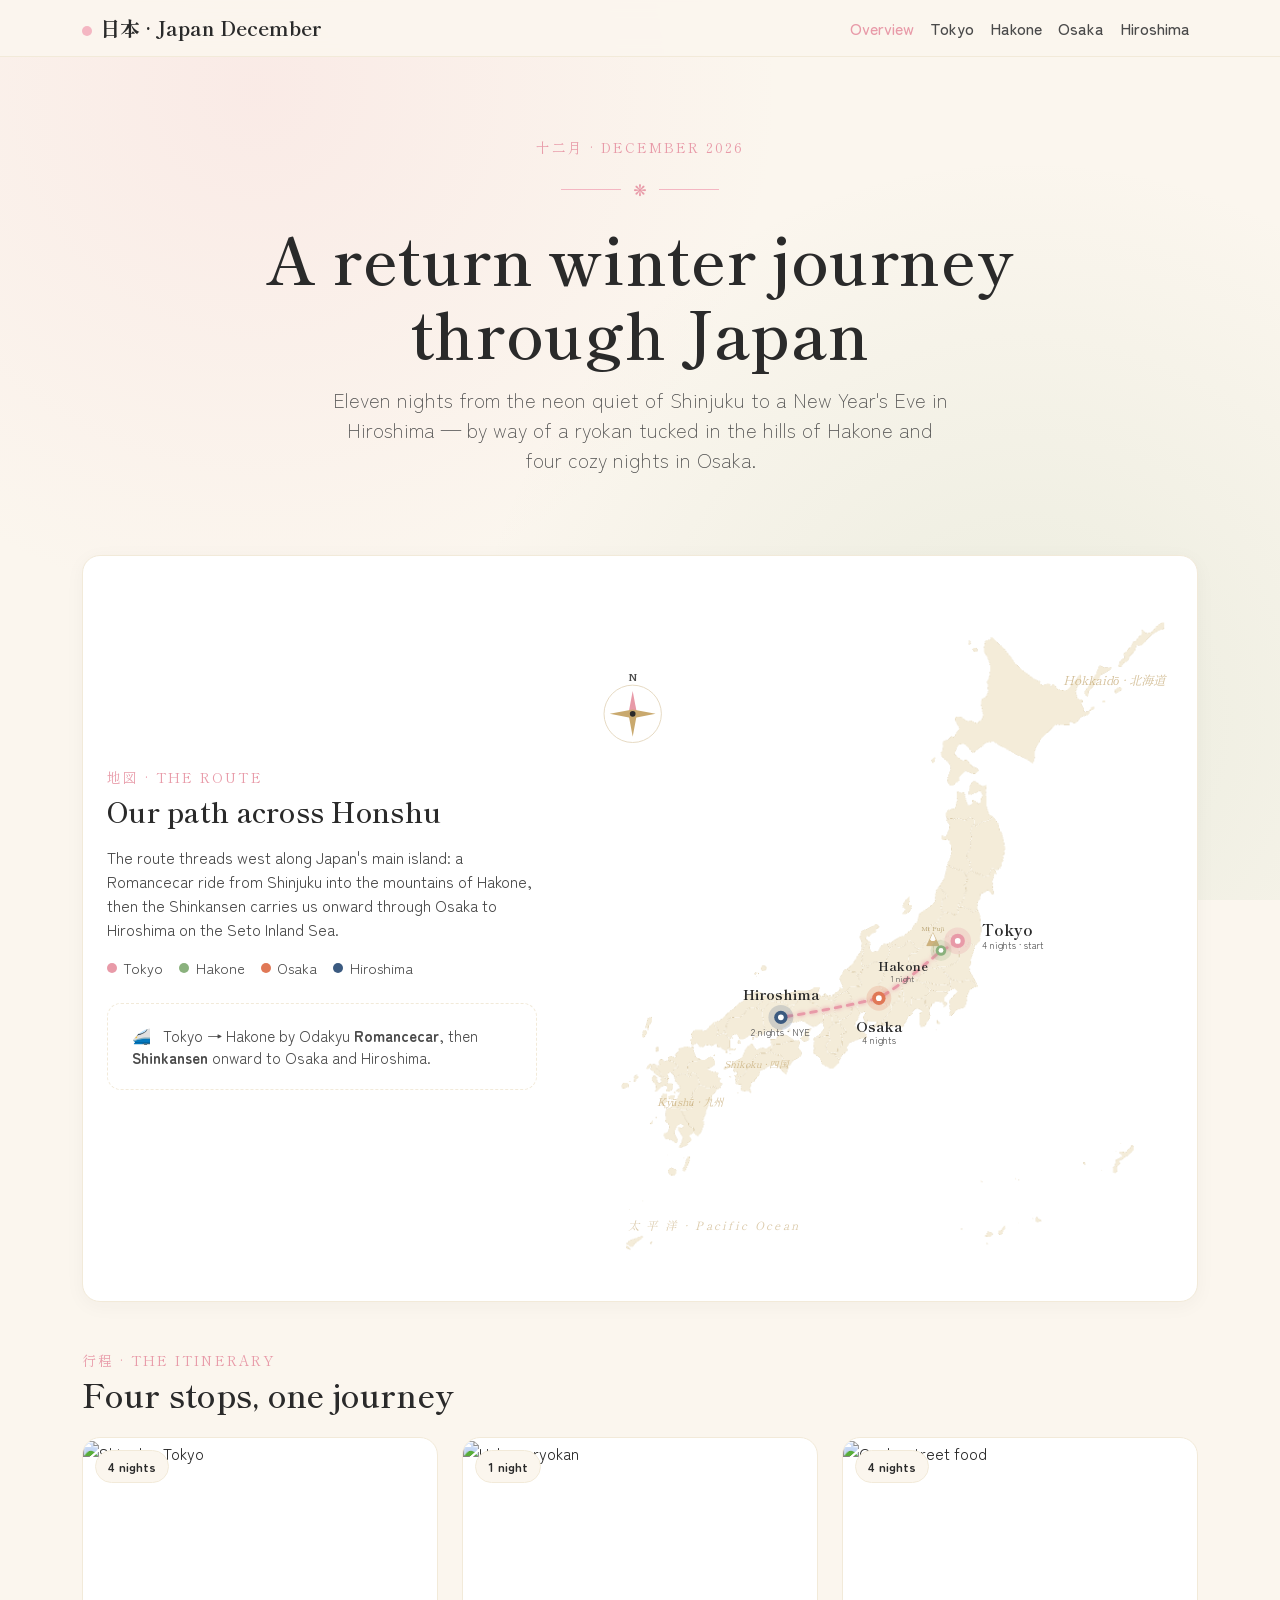
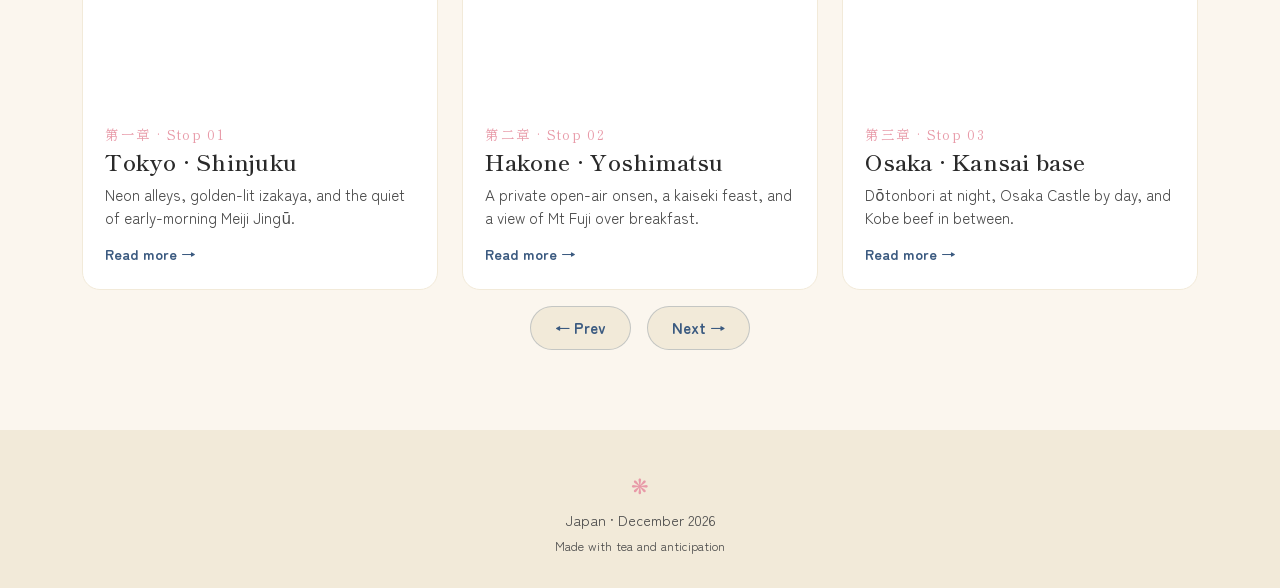
==== commit 1766ccec: "change title on index" ====
--- a/index.html
+++ b/index.html
@@ -42,7 +42,7 @@
   <section class="hero container text-center position-relative">
     <div class="jp-label">十二月 · DECEMBER 2026</div>
     <div class="tori-divider d-flex align-items-center justify-content-center">❋</div>
-    <h1>A winter journey<br>through Japan</h1>
+    <h1>A return winter journey<br>through Japan</h1>
     <p class="lead mt-3 mx-auto text-sumi" style="max-width: 620px;">
       Eleven nights from the neon quiet of Shinjuku to a New Year's Eve
       in Hiroshima — by way of a ryokan tucked in the hills of Hakone
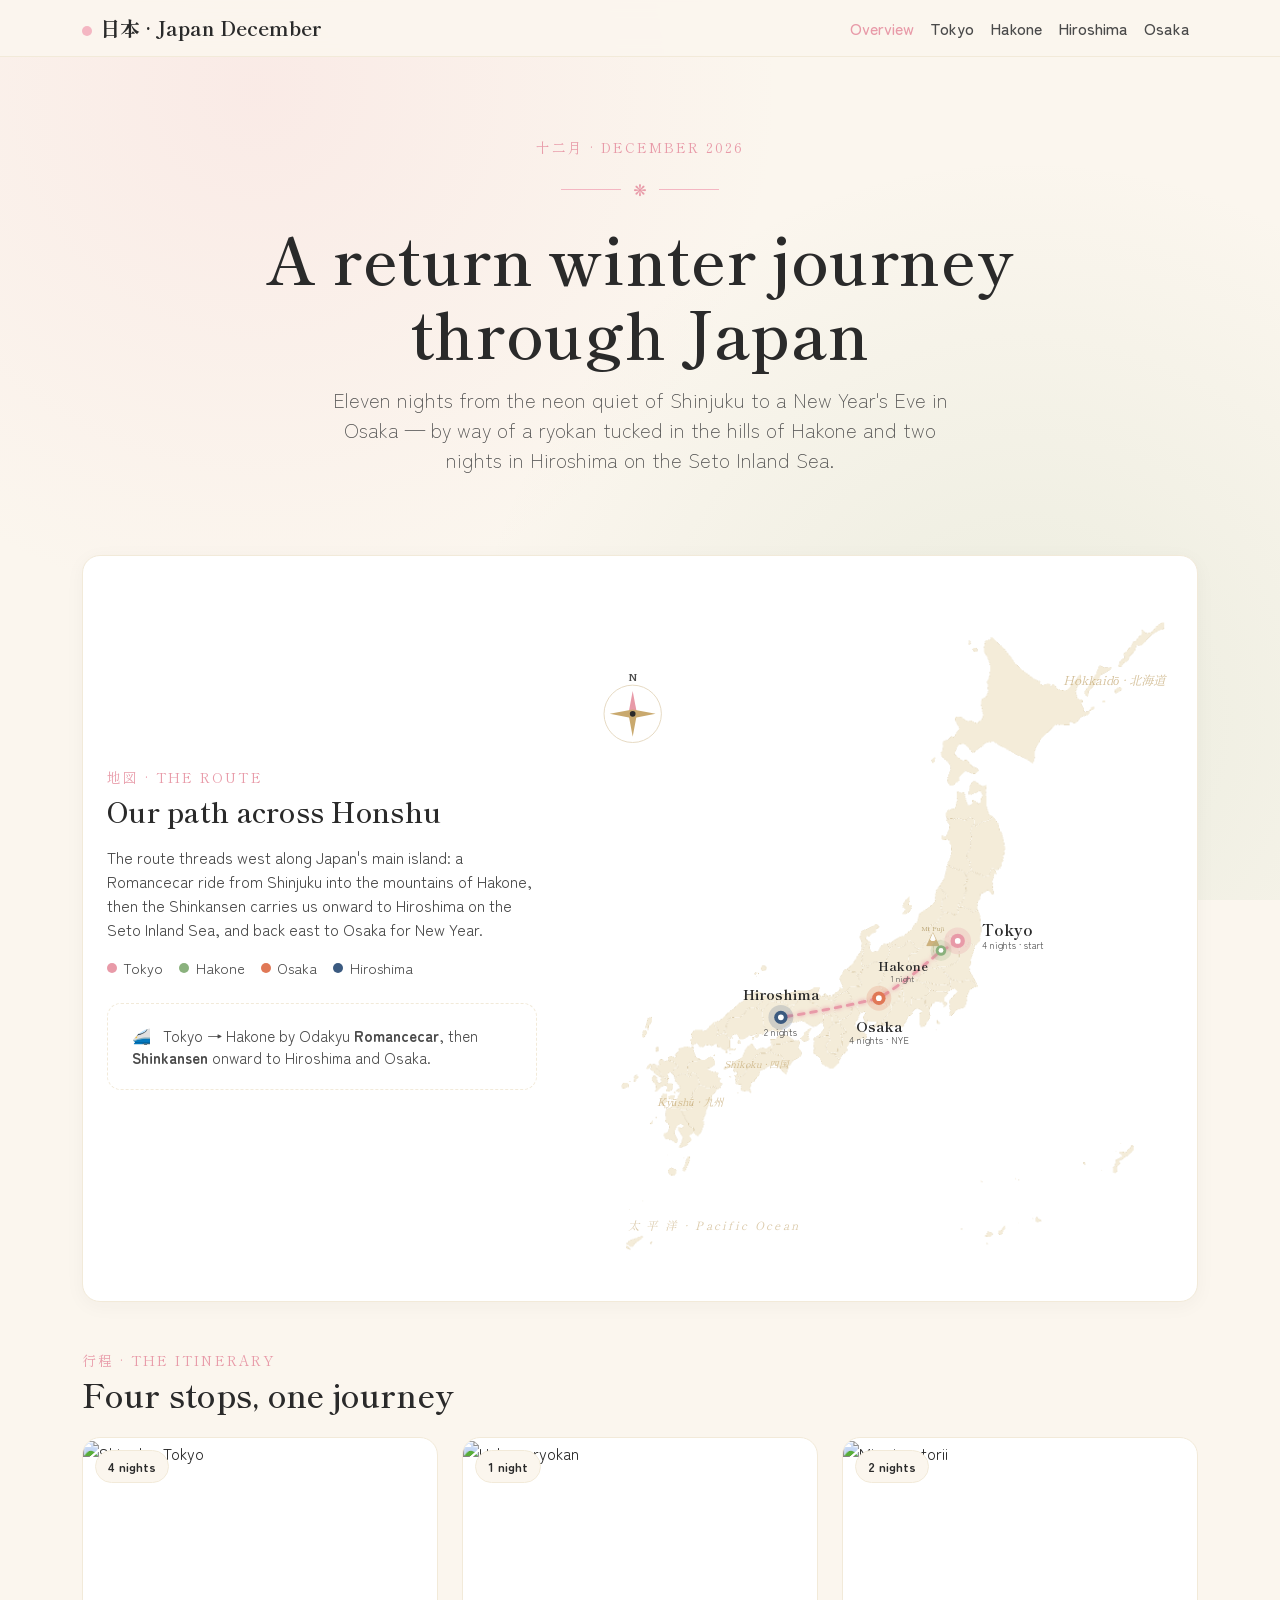
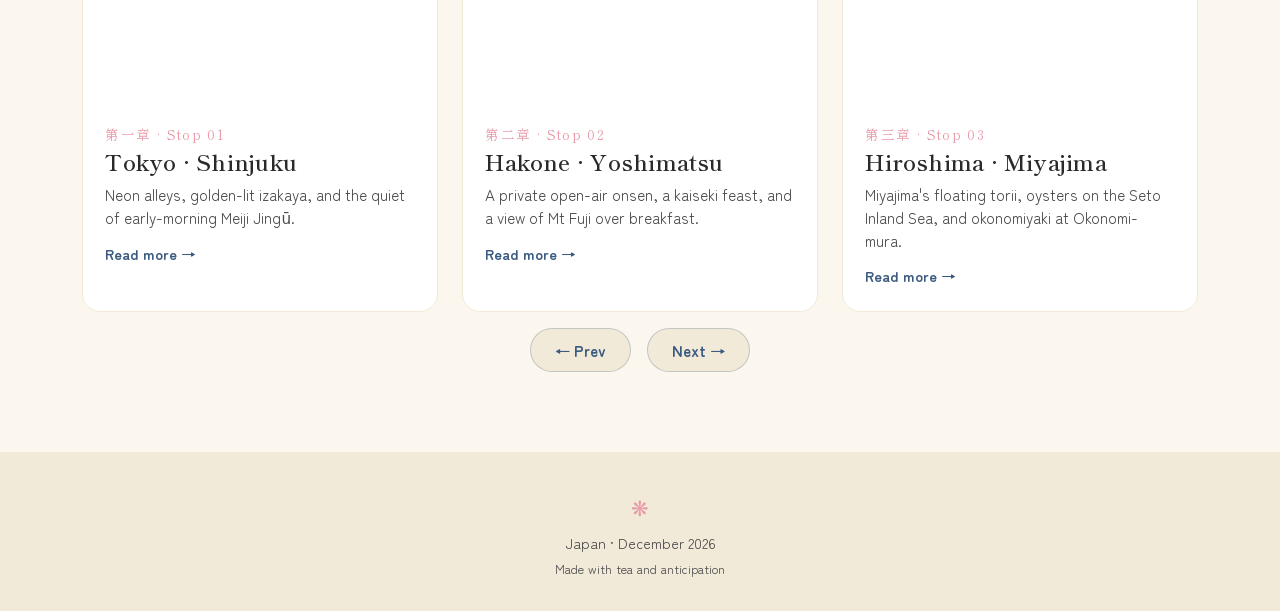
==== commit e200e744: "update itinerary hiroshima before osaka" ====
--- a/index.html
+++ b/index.html
@@ -8,6 +8,14 @@
   <link href="https://fonts.googleapis.com/css2?family=Shippori+Mincho:wght@500;600;700&family=Zen+Maru+Gothic:wght@400;500;700&display=swap" rel="stylesheet">
   <link href="styles.css" rel="stylesheet">
   <link rel="icon" type="image/svg+xml" href="favicon.svg">
+  <!-- Open Graph / link unfurl -->
+  <meta property="og:type" content="website">
+  <meta property="og:site_name" content="Japan · December 2026">
+  <meta property="og:title" content="A winter journey through Japan · December 2026">
+  <meta property="og:description" content="Eleven nights from Tokyo to Osaka — Hakone, Hiroshima, and New Year's Eve in Kansai.">
+  <meta property="og:url" content="https://japan-2026.angrygoat.lol/">
+  <meta property="og:image" content="https://cdn.cheapoguides.com/wp-content/uploads/sites/3/2020/06/osaka-dotonbori-iStock-1138049211-1280x600.jpg">
+  <meta name="twitter:card" content="summary_large_image">
 </head>
 <body>
 
@@ -22,7 +30,7 @@
   <!-- Navbar -->
   <nav class="navbar navbar-expand-lg navbar-jp sticky-top">
     <div class="container">
-      <a class="navbar-brand" href="index.html"><span class="brand-dot d-inline-block"></span>日本 · Japan December</a>
+      <a class="navbar-brand" href="/"><span class="brand-dot d-inline-block"></span>日本 · Japan December</a>
       <button class="navbar-toggler" type="button" data-bs-toggle="collapse" data-bs-target="#nav">
         <span class="navbar-toggler-icon"></span>
       </button>
@@ -31,8 +39,8 @@
           <li class="nav-item"><a class="nav-link active" href="index.html">Overview</a></li>
           <li class="nav-item"><a class="nav-link" href="tokyo.html">Tokyo</a></li>
           <li class="nav-item"><a class="nav-link" href="hakone.html">Hakone</a></li>
+          <li class="nav-item"><a class="nav-link" href="hiroshima.html">Hiroshima</a></li>
           <li class="nav-item"><a class="nav-link" href="osaka.html">Osaka</a></li>
-          <li class="nav-item"><a class="nav-link" href="hiroshima.html">Hiroshima</a></li>
         </ul>
       </div>
     </div>
@@ -45,8 +53,8 @@
     <h1>A return winter journey<br>through Japan</h1>
     <p class="lead mt-3 mx-auto text-sumi" style="max-width: 620px;">
       Eleven nights from the neon quiet of Shinjuku to a New Year's Eve
-      in Hiroshima — by way of a ryokan tucked in the hills of Hakone
-      and four cozy nights in Osaka.
+      in Osaka — by way of a ryokan tucked in the hills of Hakone
+      and two nights in Hiroshima on the Seto Inland Sea.
     </p>
   </section>
 
@@ -60,7 +68,7 @@
           <p class="text-sumi">
             The route threads west along Japan's main island: a Romancecar ride
             from Shinjuku into the mountains of Hakone, then the Shinkansen carries
-            us onward through Osaka to Hiroshima on the Seto Inland Sea.
+            us onward to Hiroshima on the Seto Inland Sea, and back east to Osaka for New Year.
           </p>
           <div class="d-flex flex-wrap gap-3 mt-3">
             <div class="map-legend-item d-inline-flex align-items-center"><span class="dot d-inline-block" style="background: var(--sakura-2);"></span>Tokyo</div>
@@ -70,7 +78,7 @@
           </div>
           <div class="transport-strip mt-4">
             <span class="tx-icon">🚄</span>
-            Tokyo → Hakone by Odakyu <strong>Romancecar</strong>, then <strong>Shinkansen</strong> onward to Osaka and Hiroshima.
+            Tokyo → Hakone by Odakyu <strong>Romancecar</strong>, then <strong>Shinkansen</strong> onward to Hiroshima and Osaka.
           </div>
         </div>
         <div class="col-lg-7 order-lg-2 text-center">
@@ -115,7 +123,7 @@
           <circle cx="460" cy="915" r="14" fill="#3b5a80"/>
           <circle cx="460" cy="915" r="6"  fill="#fff"/>
           <text x="460" y="878" text-anchor="middle" font-family="Shippori Mincho, serif" font-size="30" font-weight="700" fill="#2a2a2a">Hiroshima</text>
-          <text x="460" y="953" text-anchor="middle" font-family="Zen Maru Gothic, sans-serif" font-size="20" fill="#4a4a4a">2 nights · NYE</text>
+          <text x="460" y="953" text-anchor="middle" font-family="Zen Maru Gothic, sans-serif" font-size="20" fill="#4a4a4a">2 nights</text>
         </g>
 
         <!-- Osaka -->
@@ -124,7 +132,7 @@
           <circle cx="665" cy="875" r="14" fill="#e07856"/>
           <circle cx="665" cy="875" r="6"  fill="#fff"/>
           <text x="665" y="945" text-anchor="middle" font-family="Shippori Mincho, serif" font-size="30" font-weight="700" fill="#2a2a2a">Osaka</text>
-          <text x="665" y="970" text-anchor="middle" font-family="Zen Maru Gothic, sans-serif" font-size="20" fill="#4a4a4a">4 nights</text>
+          <text x="665" y="970" text-anchor="middle" font-family="Zen Maru Gothic, sans-serif" font-size="20" fill="#4a4a4a">4 nights · NYE</text>
         </g>
 
         <!-- Hakone -->
@@ -193,27 +201,27 @@
           <span class="read-more">Read more →</span>
         </div>
       </a>
+      <a href="hiroshima.html" class="segment-card d-block flex-shrink-0 stops-card">
+        <div class="card-img-wrap position-relative">
+          <img src="https://media.tacdn.com/media/attractions-splice-spp-674x446/0b/ec/26/7c.jpg" alt="Miyajima torii">
+          <span class="nights-badge position-absolute">2 nights</span>
+        </div>
+        <div class="card-body">
+          <div class="segment-number">第三章 · Stop 03</div>
+          <h3>Hiroshima · Miyajima</h3>
+          <p>Miyajima's floating torii, oysters on the Seto Inland Sea, and okonomiyaki at Okonomi-mura.</p>
+          <span class="read-more">Read more →</span>
+        </div>
+      </a>
       <a href="osaka.html" class="segment-card d-block flex-shrink-0 stops-card">
         <div class="card-img-wrap position-relative">
           <img src="https://img.rezdy.com/PRODUCT_IMAGE/13699/content.jpg" alt="Osaka street food">
-          <span class="nights-badge position-absolute">4 nights</span>
-        </div>
-        <div class="card-body">
-          <div class="segment-number">第三章 · Stop 03</div>
-          <h3>Osaka · Kansai base</h3>
-          <p>Dōtonbori at night, Osaka Castle by day, and Kobe beef in between.</p>
-          <span class="read-more">Read more →</span>
-        </div>
-      </a>
-      <a href="hiroshima.html" class="segment-card d-block flex-shrink-0 stops-card">
-        <div class="card-img-wrap position-relative">
-          <img src="https://cdn.shopify.com/s/files/1/1083/2612/files/miyajima15_600x600.jpg?v=1724308632" alt="Miyajima torii">
-          <span class="nights-badge position-absolute">2 nights</span>
+          <span class="nights-badge position-absolute">4 nights · NYE</span>
         </div>
         <div class="card-body">
           <div class="segment-number">第四章 · Stop 04</div>
-          <h3>Hiroshima · New Year</h3>
-          <p>Miyajima's floating torii, okonomiyaki at Okonomi-mura, and hatsumōde at midnight.</p>
+          <h3>Osaka · New Year</h3>
+          <p>Dōtonbori at night, Kobe beef by day, and the new year rung in at a neighborhood shrine.</p>
           <span class="read-more">Read more →</span>
         </div>
       </a>
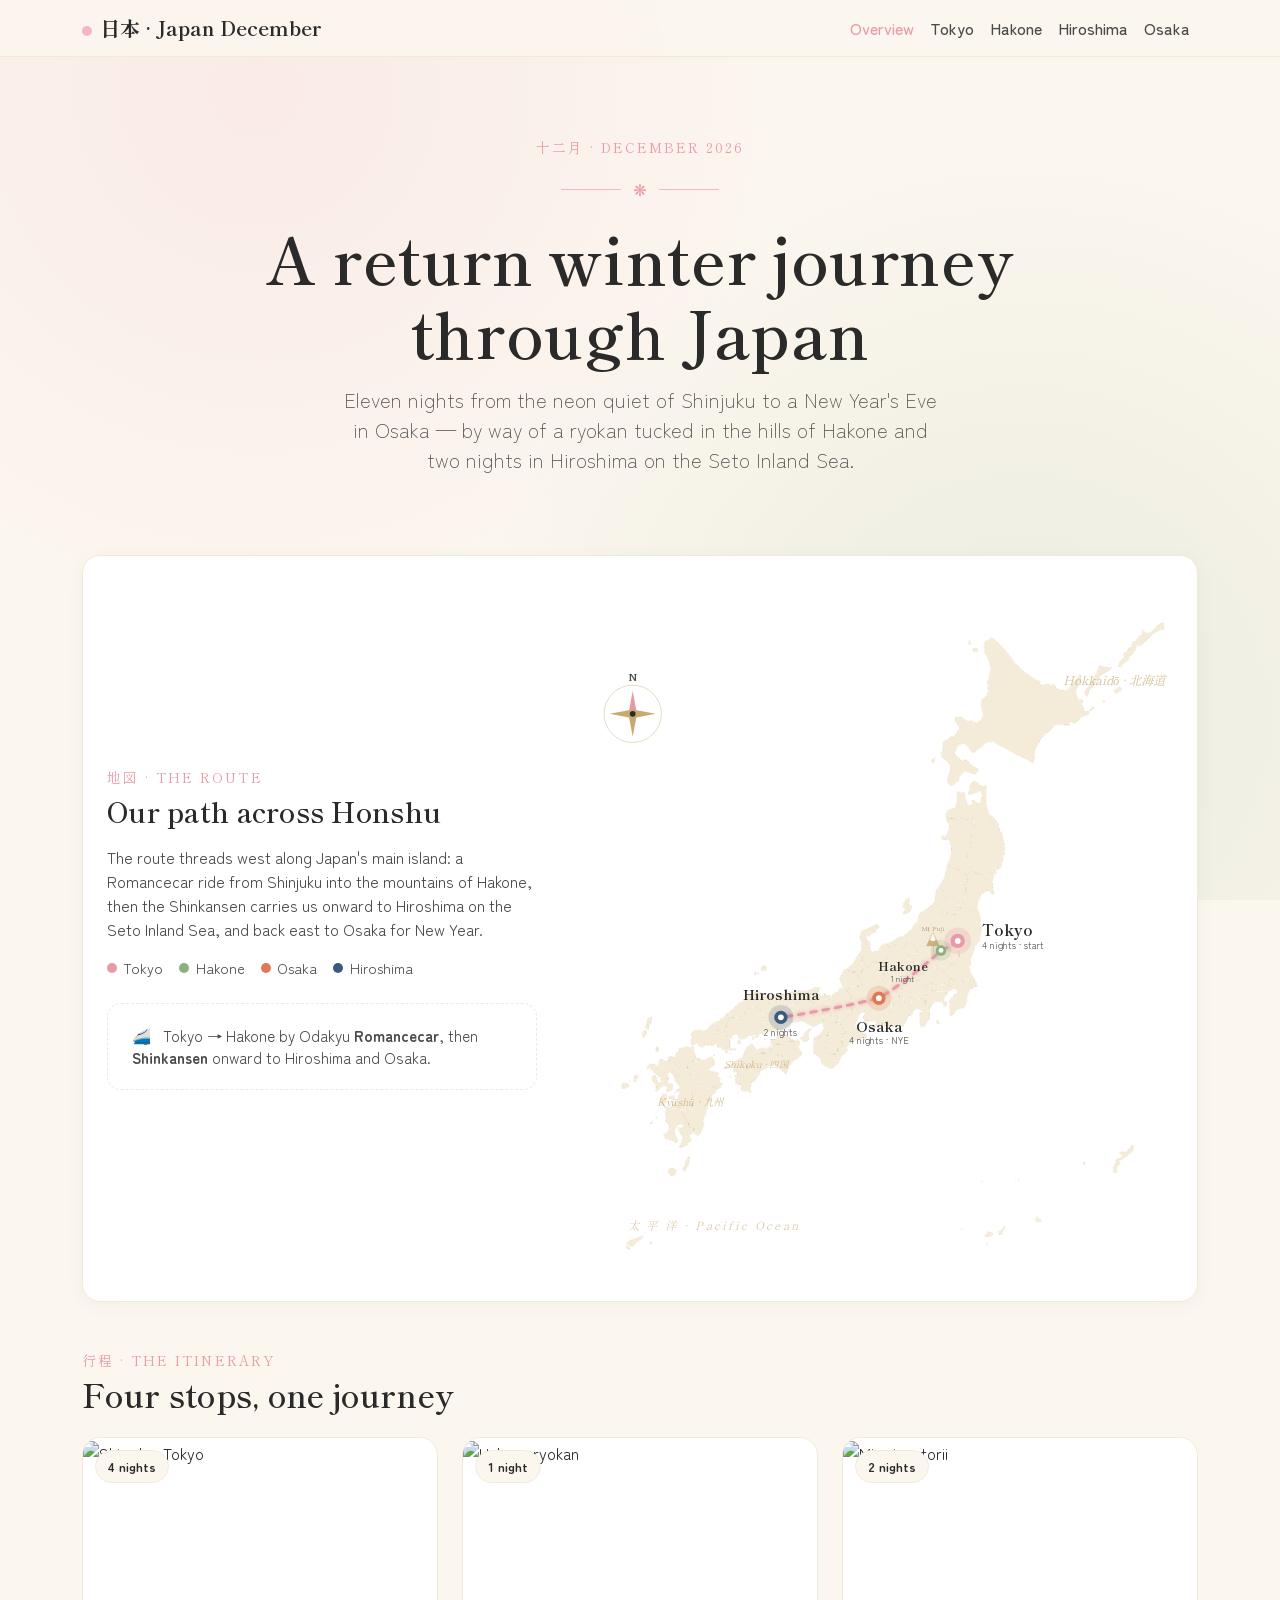
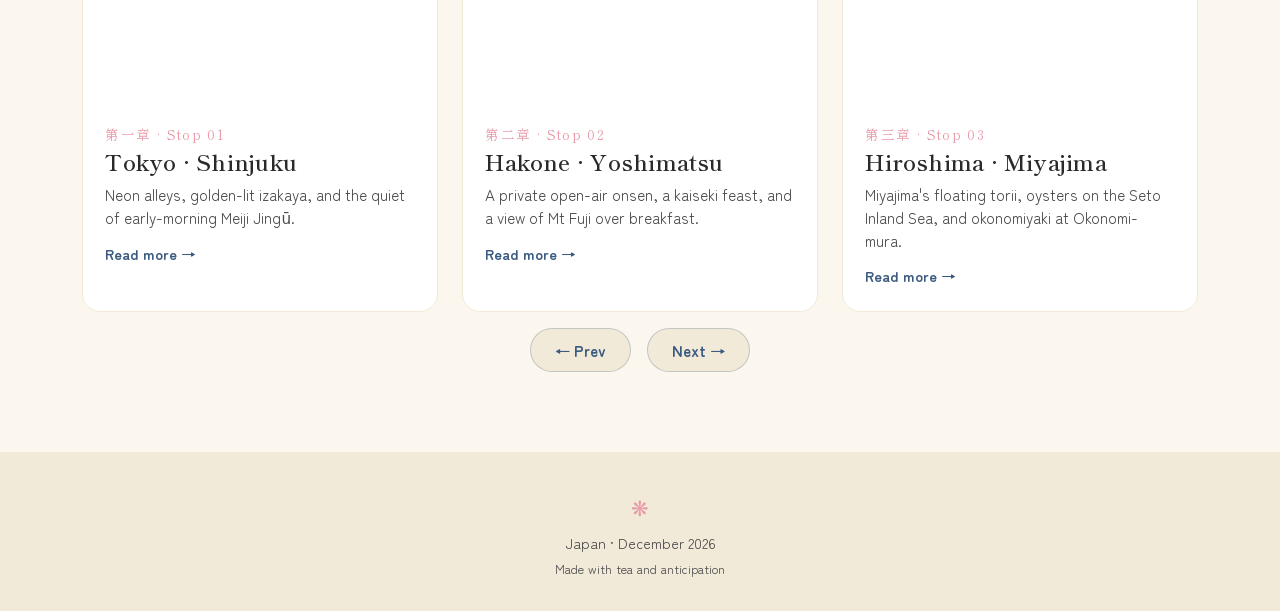
==== commit edfb4b86: "x padding for hero text" ====
--- a/index.html
+++ b/index.html
@@ -51,7 +51,7 @@
     <div class="jp-label">十二月 · DECEMBER 2026</div>
     <div class="tori-divider d-flex align-items-center justify-content-center">❋</div>
     <h1>A return winter journey<br>through Japan</h1>
-    <p class="lead mt-3 mx-auto text-sumi" style="max-width: 620px;">
+    <p class="lead mt-3 mx-auto text-sumi px-2" style="max-width: 620px;">
       Eleven nights from the neon quiet of Shinjuku to a New Year's Eve
       in Osaka — by way of a ryokan tucked in the hills of Hakone
       and two nights in Hiroshima on the Seto Inland Sea.
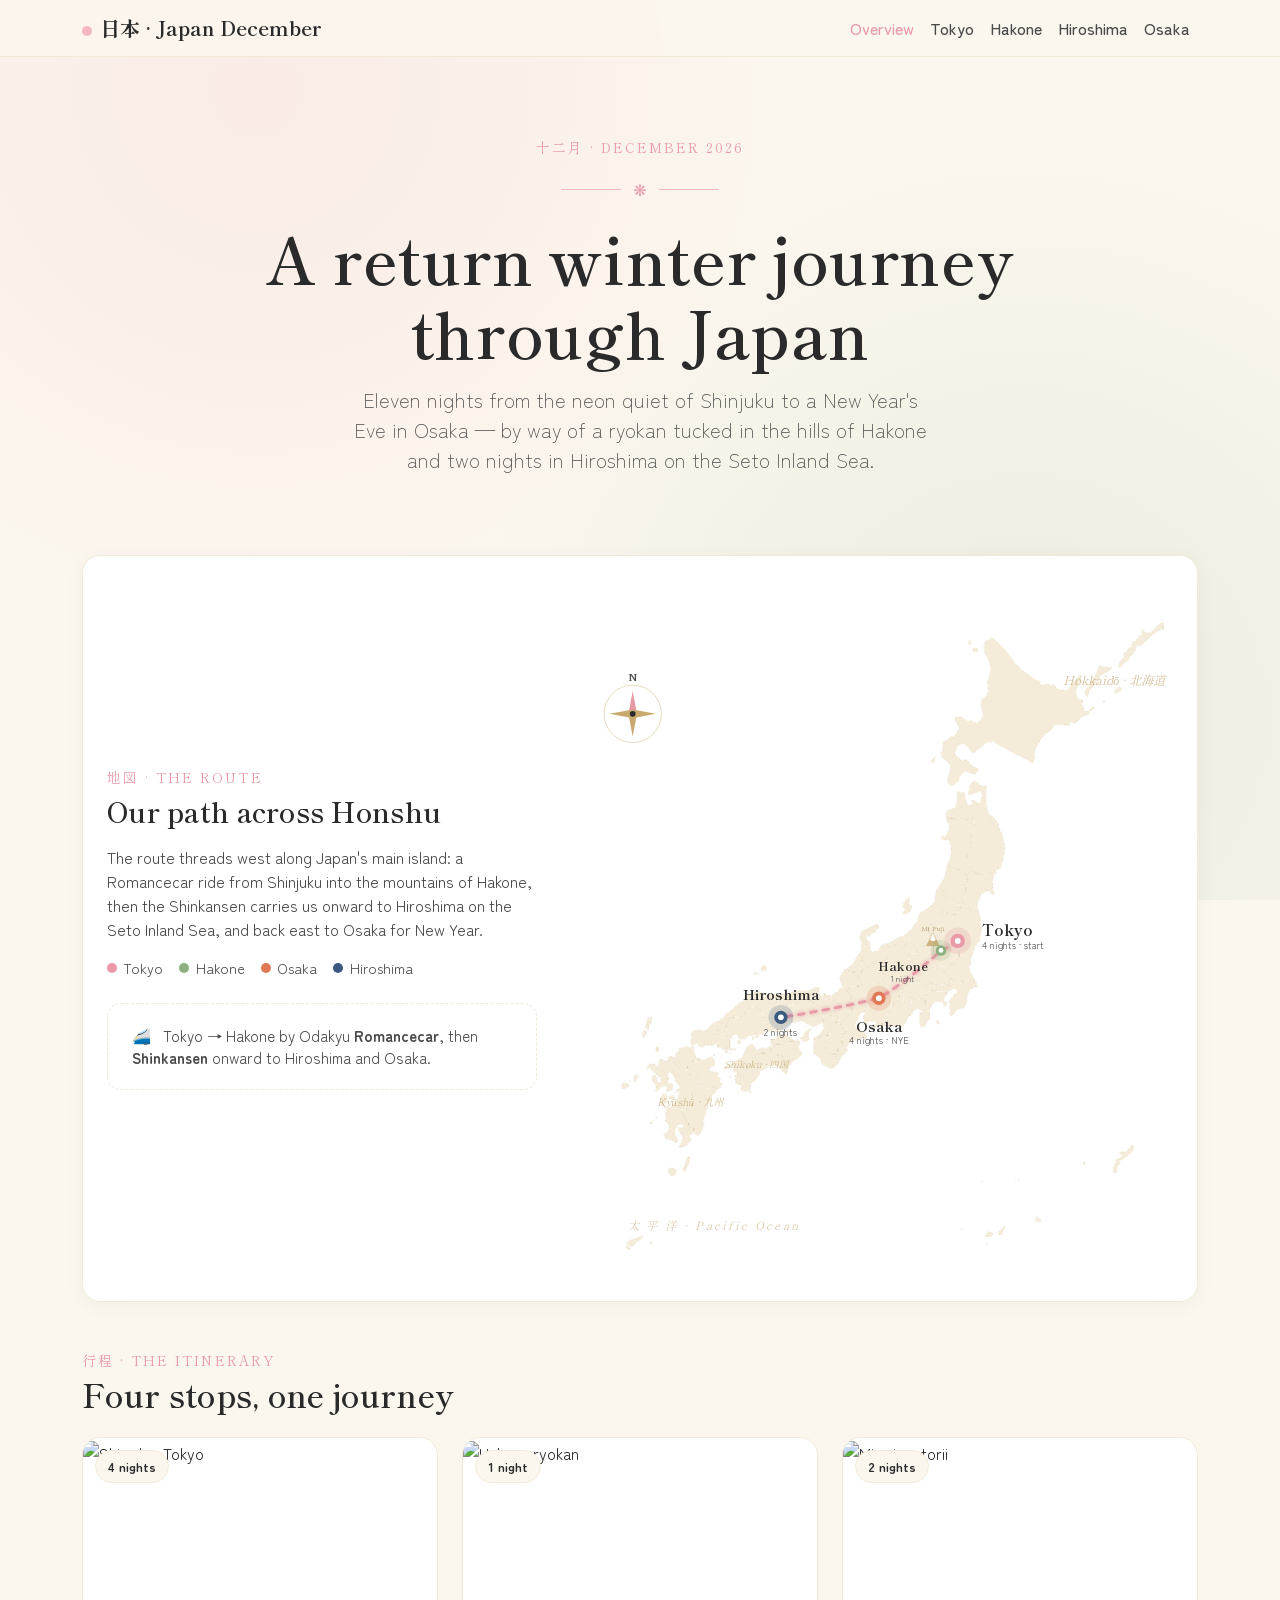
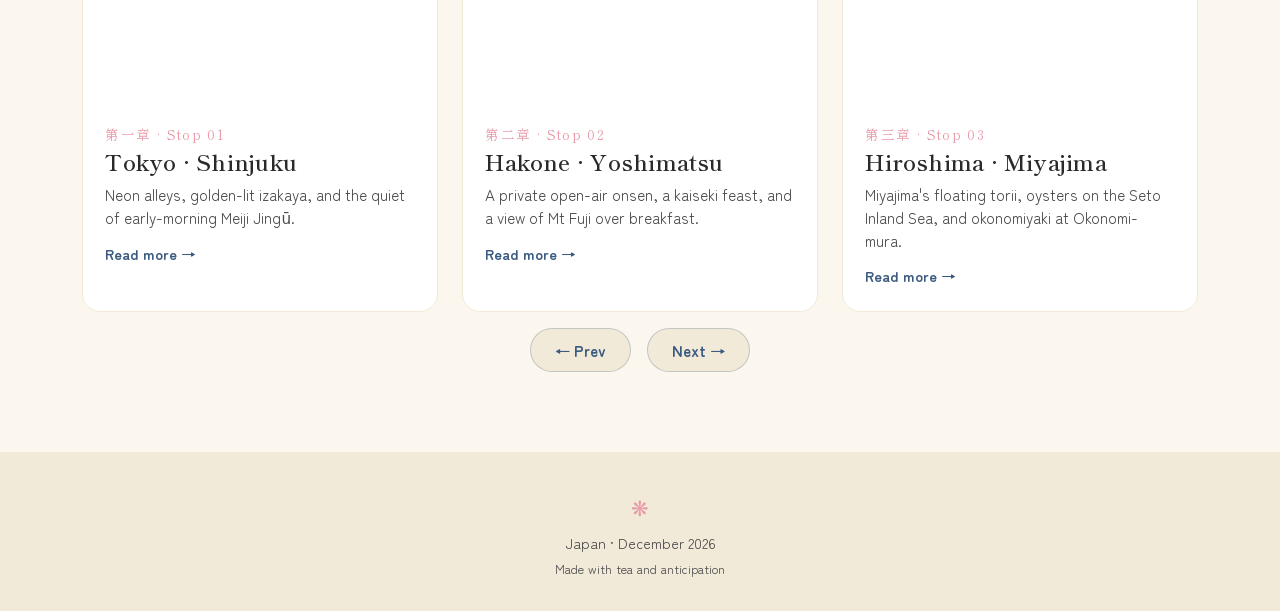
==== commit b834fc4a: "x padding to 3 for hero text" ====
--- a/index.html
+++ b/index.html
@@ -51,7 +51,7 @@
     <div class="jp-label">十二月 · DECEMBER 2026</div>
     <div class="tori-divider d-flex align-items-center justify-content-center">❋</div>
     <h1>A return winter journey<br>through Japan</h1>
-    <p class="lead mt-3 mx-auto text-sumi px-2" style="max-width: 620px;">
+    <p class="lead mt-3 mx-auto text-sumi px-3" style="max-width: 620px;">
       Eleven nights from the neon quiet of Shinjuku to a New Year's Eve
       in Osaka — by way of a ryokan tucked in the hills of Hakone
       and two nights in Hiroshima on the Seto Inland Sea.
